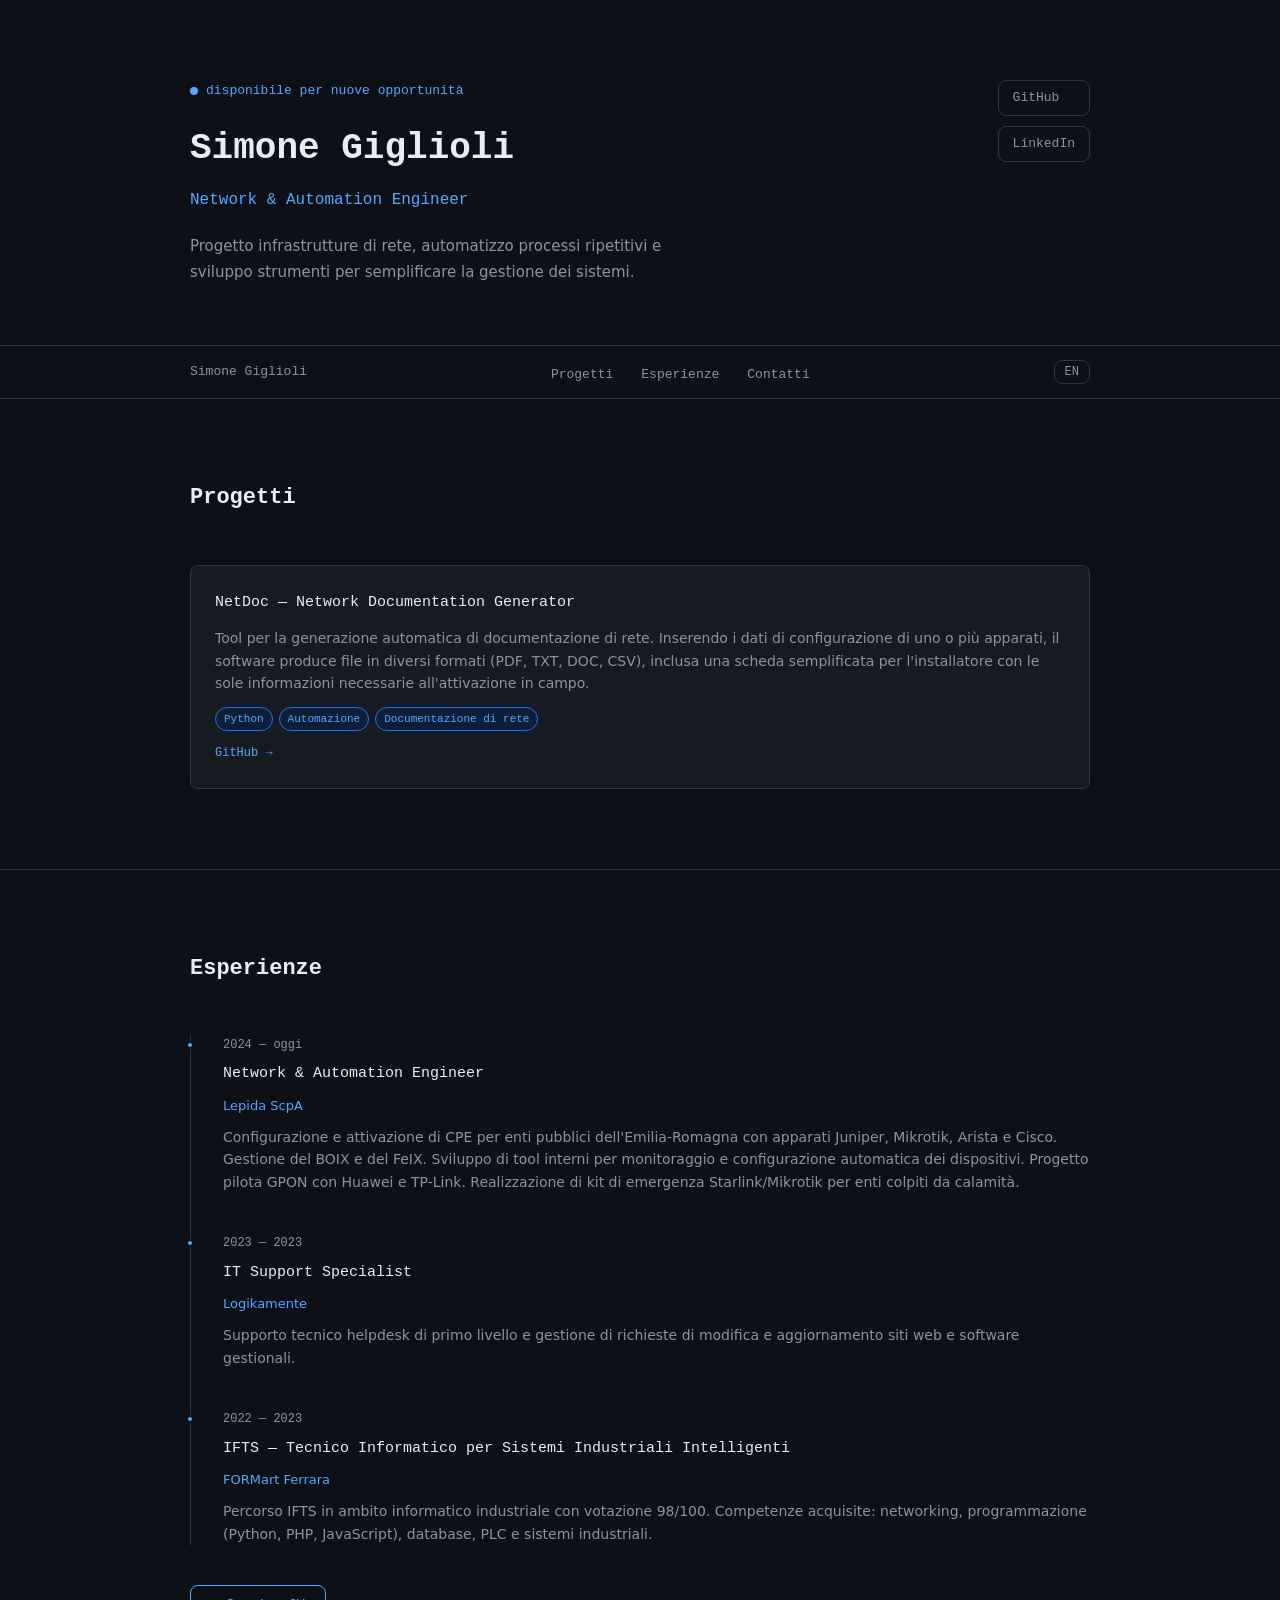
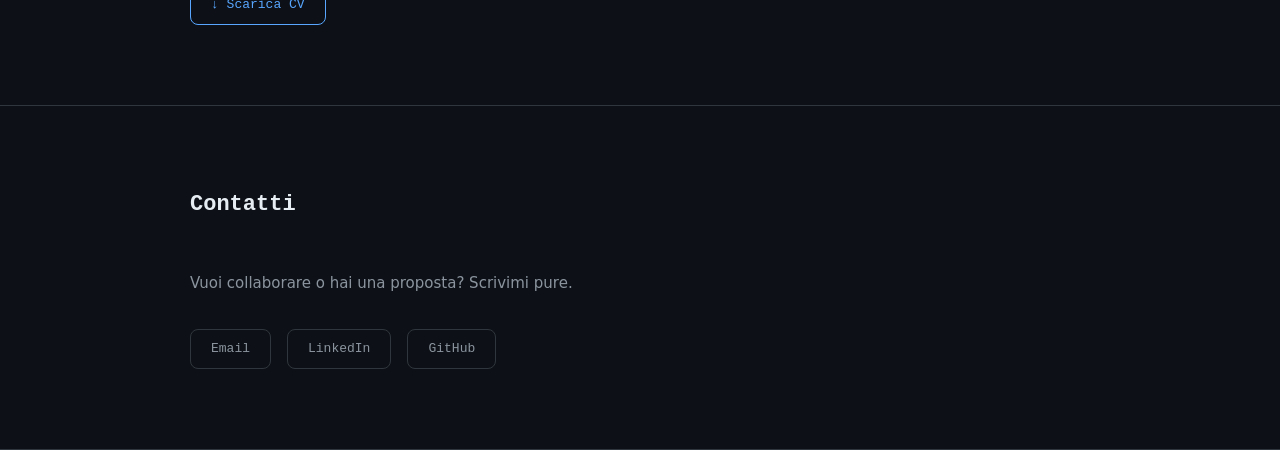
==== index.html @ 6bc537f9 "aggiunta og image per anteprima social" ====
<!DOCTYPE html>
<html lang="it">
<head>
  <meta charset="UTF-8">
  <meta name="viewport" content="width=device-width, initial-scale=1.0">
  <link rel="icon" type="image/png" href="assets/favicon.png">
  <title>Simone Giglioli — Network & Automation Engineer</title>
  <meta property="og:title" content="Simone Giglioli — Network & Automation Engineer">
  <meta property="og:description" content="Portfolio di Simone Giglioli: infrastrutture di rete, automazione e sviluppo di tool interni.">
  <meta property="og:url" content="https://SimoGgl.github.io">
  <meta property="og:type" content="website">
  <meta property="og:image" content="https://SimoGgl.github.io/assets/og-image.png">
  <link rel="stylesheet" href="css/style.css">
</head>
<body>

  <header id="hero">
    <div class="hero-container">

      <div class="hero-text">
        <p class="hero-available" data-i18n="available">disponibile per nuove opportunità</p>
        <h1 class="hero-name">Simone Giglioli</h1>
        <h2 class="hero-role" data-i18n="role">Network & Automation Engineer</h2>
        <p class="hero-bio" data-i18n="bio">
          Progetto infrastrutture di rete, automatizzo processi ripetitivi
          e sviluppo strumenti per semplificare la gestione dei sistemi.
        </p>
      </div>

      <div class="hero-links">
        <a href="https://github.com/SimoGgl" target="_blank">GitHub</a>
        <a href="https://www.linkedin.com/in/simone-giglioli" target="_blank">LinkedIn</a>
      </div>

    </div>
  </header>

  <nav id="navbar">
    <div class="nav-container">

      <span class="nav-name">Simone Giglioli</span>

      <ul class="nav-links">
        <li><a href="#progetti" data-i18n="nav_progetti">Progetti</a></li>
        <li><a href="#esperienze" data-i18n="nav_esperienze">Esperienze</a></li>
        <li><a href="#contatti" data-i18n="nav_contatti">Contatti</a></li>
      </ul>

      <button class="lang-toggle" id="lang-toggle">EN</button>

    </div>
  </nav>

  <main>
    <section id="progetti">
      <div class="section-container">

        <h2 class="section-title" data-i18n="progetti_titolo">Progetti</h2>

        <!--
          GRIGLIA PROGETTI
          Per aggiungere un progetto: copia un intero blocco <div class="project-card">
          e incollalo qui dentro come nuovo elemento della griglia.
        -->
        <div class="progetti-grid">

          <!--
            CARD PROGETTO
            - project-title: nome del progetto (non tradotto, uguale in IT e EN)
            - project-desc: descrizione breve — data-i18n="proj1_desc" è il gancio
              per la traduzione, ricordati di aggiungere la traduzione inglese
              nel file js/main.js nella sezione "translations"
            - project-tags: lista di tecnologie usate (non tradotte)
            - project-links: link al repo GitHub o a una demo
          -->
          <div class="project-card">
            <h3 class="project-title">NetDoc — Network Documentation Generator</h3>
            <p class="project-desc" data-i18n="proj1_desc">
              Tool per la generazione automatica di documentazione di rete.
              Inserendo i dati di configurazione di uno o più apparati,
              il software produce file in diversi formati (PDF, TXT, DOC, CSV),
              inclusa una scheda semplificata per l'installatore con le sole informazioni
              necessarie all'attivazione in campo.
            </p>
            <div class="project-tags">
              <span class="tag">Python</span>
              <span class="tag">Automazione</span>
              <span class="tag">Documentazione di rete</span>
            </div>
            <div class="project-links">
              <a href="https://github.com/SimoGgl/NetDoc" target="_blank">GitHub →</a>
            </div>
          </div>

        </div>
      </div>
    </section>

    <section id="esperienze">
  <div class="section-container">

    <h2 class="section-title" data-i18n="esperienze_titolo">Esperienze</h2>

    <!--
      TIMELINE ESPERIENZE
      Per aggiungere una voce: copia un intero blocco <div class="timeline-item">
      e incollalo qui dentro. L'ordine è cronologico inverso: il più recente in cima.
    -->
    <div class="timeline">

      <!--
        VOCE TIMELINE
        - timeline-date: periodo (non tradotto)
        - timeline-role: ruolo lavorativo (non tradotto)
        - timeline-company: nome azienda (non tradotto)
        - timeline-desc: descrizione attività — data-i18n è il gancio per la
          traduzione, ricordati di aggiungere la versione inglese in js/main.js
      -->
      <div class="timeline-item">
        <div class="timeline-date">2024 — oggi</div>
        <div class="timeline-content">
          <h3 class="timeline-role">Network & Automation Engineer</h3>
          <span class="timeline-company">Lepida ScpA</span>
          <p class="timeline-desc" data-i18n="exp1_desc">
            Configurazione e attivazione di CPE per enti pubblici dell'Emilia-Romagna
            con apparati Juniper, Mikrotik, Arista e Cisco. Gestione del BOIX e del FeIX.
            Sviluppo di tool interni per monitoraggio e configurazione automatica dei dispositivi.
            Progetto pilota GPON con Huawei e TP-Link.
            Realizzazione di kit di emergenza Starlink/Mikrotik per enti colpiti da calamità.
          </p>
        </div>
      </div>

      <div class="timeline-item">
        <div class="timeline-date">2023 — 2023</div>
        <div class="timeline-content">
          <h3 class="timeline-role">IT Support Specialist</h3>
          <span class="timeline-company">Logikamente</span>
          <p class="timeline-desc" data-i18n="exp2_desc">
            Supporto tecnico helpdesk di primo livello e
            gestione di richieste di modifica e aggiornamento
            siti web e software gestionali.
          </p>
        </div>
      </div>

      <!--
        FORMAZIONE
        Stessa struttura delle esperienze lavorative.
        Puoi usare il campo timeline-company per il nome dell'università o istituto.
      -->
      <div class="timeline-item">
        <div class="timeline-date">2022 — 2023</div>
        <div class="timeline-content">
          <h3 class="timeline-role">IFTS — Tecnico Informatico per Sistemi Industriali Intelligenti</h3>
          <span class="timeline-company">FORMart Ferrara</span>
          <p class="timeline-desc" data-i18n="exp3_desc">
            Percorso IFTS in ambito informatico industriale con votazione 98/100.
            Competenze acquisite: networking, programmazione (Python, PHP, JavaScript),
            database, PLC e sistemi industriali.
          </p>
        </div>
      </div>

    </div>

    <!--
      BOTTONE CV
      Punta al file assets/cv.pdf — ricordati di caricare il tuo CV in quella cartella.
      data-i18n="scarica_cv" traduce il testo del bottone.
    -->
    <a href="assets/cv-ita.pdf" target="_blank" class="cv-button" data-i18n="scarica_cv">
  ↓ Scarica CV
</a>

  </div>
</section>

    <section id="contatti">
  <div class="section-container">

    <h2 class="section-title" data-i18n="contatti_titolo">Contatti</h2>

    <!--
      TESTO INTRODUTTIVO
      data-i18n="contatti_desc" traduce il paragrafo in inglese.
    -->
    <p class="contatti-desc" data-i18n="contatti_desc">
      Vuoi collaborare o hai una proposta? Scrivimi pure.
    </p>

    <!--
      LINK CONTATTI
      - Sostituisci tuaemail@email.com con la tua email
      - Sostituisci i tuousername con i tuoi profili reali
      - Puoi aggiungere altri link copiando un <a class="contact-link">
    -->
    <div class="contatti-links">
      <a href="mailto:simone.giglioli97@gmail.com" class="contact-link">
        Email
      </a>
      <a href="https://linkedin.com/in/simone-giglioli" target="_blank" class="contact-link">
        LinkedIn
      </a>
      <a href="https://github.com/SimoGgl" target="_blank" class="contact-link">
        GitHub
      </a>
    </div>

  </div>
</section>
  </main>

  <script src="js/main.js"></script>
</body>
</html>
---- css/style.css ----
/* ================================================
   RESET & VARIABILI GLOBALI
   Azzera gli stili di default del browser e definisce
   i colori e font usati in tutto il sito.
   Per cambiare il colore accent basta modificare --accent.
   ================================================ */

*, *::before, *::after {
  box-sizing: border-box;
  margin: 0;
  padding: 0;
}

:root {
  --bg:         #0d1117;
  --surface:    #161b22;
  --border:     #30363d;
  --text:       #e6edf3;
  --text-muted: #8b949e;
  --accent:     #58a6ff;

  --font-mono: 'Courier New', Courier, monospace;
  --font-sans: system-ui, -apple-system, sans-serif;

  --max-width: 900px;
  --radius: 8px;
}

html {
  /* scroll fluido quando si clicca un link della navbar */
  scroll-behavior: smooth;
}

body {
  background-color: var(--bg);
  color: var(--text);
  font-family: var(--font-sans);
  font-size: 16px;
  line-height: 1.7;
}

a {
  color: var(--accent);
  text-decoration: none;
}

a:hover {
  text-decoration: underline;
}

/* ================================================
   HERO
   La prima sezione che si vede aprendo il sito.
   hero-container centra il contenuto e separa
   testo e link su due lati opposti.
   ================================================ */

#hero {
  padding: 80px 24px 60px;
  border-bottom: 0.5px solid var(--border);
}

.hero-container {
  max-width: var(--max-width);
  margin: 0 auto;
  display: flex;
  justify-content: space-between;
  align-items: flex-start;
  gap: 40px;
}

.hero-available {
  /* pallino blu animato prima del testo */
  display: flex;
  align-items: center;
  gap: 8px;
  font-size: 13px;
  color: var(--accent);
  margin-bottom: 16px;
  font-family: var(--font-mono);
}

.hero-available::before {
  content: '';
  display: inline-block;
  width: 8px;
  height: 8px;
  border-radius: 50%;
  background: var(--accent);
}

.hero-name {
  font-family: var(--font-mono);
  font-size: 36px;
  font-weight: 600;
  color: var(--text);
  margin-bottom: 8px;
}

.hero-role {
  font-family: var(--font-mono);
  font-size: 16px;
  font-weight: 400;
  color: var(--accent);
  margin-bottom: 20px;
}

.hero-bio {
  font-family: var(--font-sans);
  font-size: 15px;
  color: var(--text-muted);
  max-width: 480px;
}

.hero-links {
  display: flex;
  flex-direction: column;
  gap: 10px;
  flex-shrink: 0;
}

.hero-links a {
  font-family: var(--font-mono);
  font-size: 13px;
  color: var(--text-muted);
  border: 0.5px solid var(--border);
  padding: 6px 14px;
  border-radius: var(--radius);
  transition: color 0.2s, border-color 0.2s;
}

.hero-links a:hover {
  color: var(--accent);
  border-color: var(--accent);
  text-decoration: none;
}

/* ================================================
   NAVBAR
   Barra di navigazione fissa in cima alla pagina.
   Rimane visibile mentre si scrolla grazie a
   position: sticky e top: 0.
   nav-container allinea nome, link e bottone lingua
   su una sola riga.
   ================================================ */

#navbar {
  position: sticky;
  top: 0;
  background-color: var(--bg);
  border-bottom: 0.5px solid var(--border);
  padding: 0 24px;
  z-index: 100;
}

.nav-container {
  max-width: var(--max-width);
  margin: 0 auto;
  display: flex;
  align-items: center;
  justify-content: space-between;
  height: 52px;
}

.nav-name {
  font-family: var(--font-mono);
  font-size: 13px;
  color: var(--text-muted);
}

.nav-links {
  display: flex;
  gap: 28px;
  list-style: none;
}

.nav-links a {
  font-family: var(--font-mono);
  font-size: 13px;
  color: var(--text-muted);
  transition: color 0.2s;
}

.nav-links a:hover {
  color: var(--accent);
  text-decoration: none;
}

/* ------------------------------------------------
   BOTTONE CAMBIO LINGUA
   Mostra EN quando si è in italiano e viceversa.
   Lo stile è volutamente minimal per non distrarre.
   ------------------------------------------------ */

.lang-toggle {
  font-family: var(--font-mono);
  font-size: 12px;
  color: var(--text-muted);
  background: transparent;
  border: 0.5px solid var(--border);
  padding: 4px 10px;
  border-radius: var(--radius);
  cursor: pointer;
  transition: color 0.2s, border-color 0.2s;
}

.lang-toggle:hover {
  color: var(--accent);
  border-color: var(--accent);
}

/* ================================================
   SEZIONI GENERALI
   Stile comune a tutte le sezioni (progetti,
   esperienze, contatti). section-container limita
   la larghezza e centra il contenuto.
   ================================================ */

section {
  padding: 80px 24px;
  border-bottom: 0.5px solid var(--border);
}

.section-container {
  max-width: var(--max-width);
  margin: 0 auto;
}

.section-title {
  font-family: var(--font-mono);
  font-size: 22px;
  font-weight: 600;
  color: var(--text);
  margin-bottom: 48px;
}

/* ================================================
   PROGETTI
   Griglia a due colonne che si adatta allo spazio.
   Ogni card ha bordo sottile e sfondo leggermente
   più chiaro rispetto allo sfondo della pagina.
   ================================================ */

.progetti-grid {
  display: grid;
  grid-template-columns: repeat(auto-fit, minmax(260px, 1fr));
  gap: 16px;
}

.project-card {
  background: var(--surface);
  border: 0.5px solid var(--border);
  border-radius: var(--radius);
  padding: 24px;
  display: flex;
  flex-direction: column;
  gap: 12px;
  transition: border-color 0.2s;
}

.project-card:hover {
  border-color: var(--accent);
}

.project-title {
  font-family: var(--font-mono);
  font-size: 15px;
  font-weight: 500;
  color: var(--text);
}

.project-desc {
  font-size: 14px;
  color: var(--text-muted);
  line-height: 1.6;
  flex: 1;
}

/* ------------------------------------------------
   TAG TECNOLOGIE
   Piccole pillole con bordo accent per indicare
   le tecnologie usate in ogni progetto.
   ------------------------------------------------ */

.project-tags {
  display: flex;
  flex-wrap: wrap;
  gap: 6px;
}

.tag {
  font-family: var(--font-mono);
  font-size: 11px;
  color: var(--accent);
  background: #0d1f38;
  border: 0.5px solid #1f6feb;
  padding: 2px 8px;
  border-radius: 999px;
}

.project-links {
  display: flex;
  gap: 12px;
}

.project-links a {
  font-family: var(--font-mono);
  font-size: 12px;
  color: var(--accent);
}

/* ================================================
   ESPERIENZE — TIMELINE
   Lista verticale con una linea che collega
   le voci. Ogni voce ha un pallino sulla linea
   e il contenuto a destra.
   ================================================ */

.timeline {
  display: flex;
  flex-direction: column;
  gap: 0;
  margin-bottom: 40px;
  /* la linea verticale è un bordo sinistro sul contenitore */
  border-left: 0.5px solid var(--border);
  padding-left: 32px;
}

.timeline-item {
  position: relative;
  padding-bottom: 40px;
}

.timeline-item:last-child {
  padding-bottom: 0;
}

/* ------------------------------------------------
   PALLINO SULLA LINEA
   Posizionato in assoluto a sinistra della timeline,
   sovrapposto alla linea verticale.
   ------------------------------------------------ */

.timeline-item::before {
  content: '';
  position: absolute;
  left: -37px;
  top: 6px;
  width: 8px;
  height: 8px;
  border-radius: 50%;
  background: var(--accent);
  border: 2px solid var(--bg);
}

.timeline-date {
  font-family: var(--font-mono);
  font-size: 12px;
  color: var(--text-muted);
  margin-bottom: 6px;
}

.timeline-role {
  font-family: var(--font-mono);
  font-size: 15px;
  font-weight: 500;
  color: var(--text);
  margin-bottom: 4px;
}

.timeline-company {
  font-family: var(--font-sans);
  font-size: 13px;
  color: var(--accent);
}

.timeline-desc {
  font-size: 14px;
  color: var(--text-muted);
  line-height: 1.6;
  margin-top: 8px;
}

/* ------------------------------------------------
   BOTTONE SCARICA CV
   Stile outline con accent color, simile ai
   bottoni della navbar e dell'hero.
   ------------------------------------------------ */

.cv-button {
  display: inline-block;
  font-family: var(--font-mono);
  font-size: 13px;
  color: var(--accent);
  border: 0.5px solid var(--accent);
  padding: 8px 20px;
  border-radius: var(--radius);
  transition: background 0.2s;
}

.cv-button:hover {
  background: #0d1f38;
  text-decoration: none;
}

/* ================================================
   CONTATTI
   Sezione finale con testo introduttivo e link
   disposti in fila. Niente form — solo link diretti
   per mantenere il sito semplice e senza backend.
   ================================================ */

.contatti-desc {
  font-size: 15px;
  color: var(--text-muted);
  margin-bottom: 32px;
}

.contatti-links {
  display: flex;
  gap: 16px;
  flex-wrap: wrap;
}

.contact-link {
  font-family: var(--font-mono);
  font-size: 13px;
  color: var(--text-muted);
  border: 0.5px solid var(--border);
  padding: 8px 20px;
  border-radius: var(--radius);
  transition: color 0.2s, border-color 0.2s;
}

.contact-link:hover {
  color: var(--accent);
  border-color: var(--accent);
  text-decoration: none;
}

/* ================================================
   RESPONSIVE — MOBILE
   Sotto i 600px il layout si adatta:
   - L'hero impila testo e link verticalmente
   - La navbar nasconde i link (rimane solo il nome
     e il bottone lingua)
   ================================================ */

@media (max-width: 600px) {
  .hero-container {
    flex-direction: column;
  }

  .hero-name {
    font-size: 26px;
  }

  .nav-links {
    display: none;
  }

  .timeline {
    padding-left: 20px;
  }

  .timeline-item::before {
    left: -25px;
  }
}
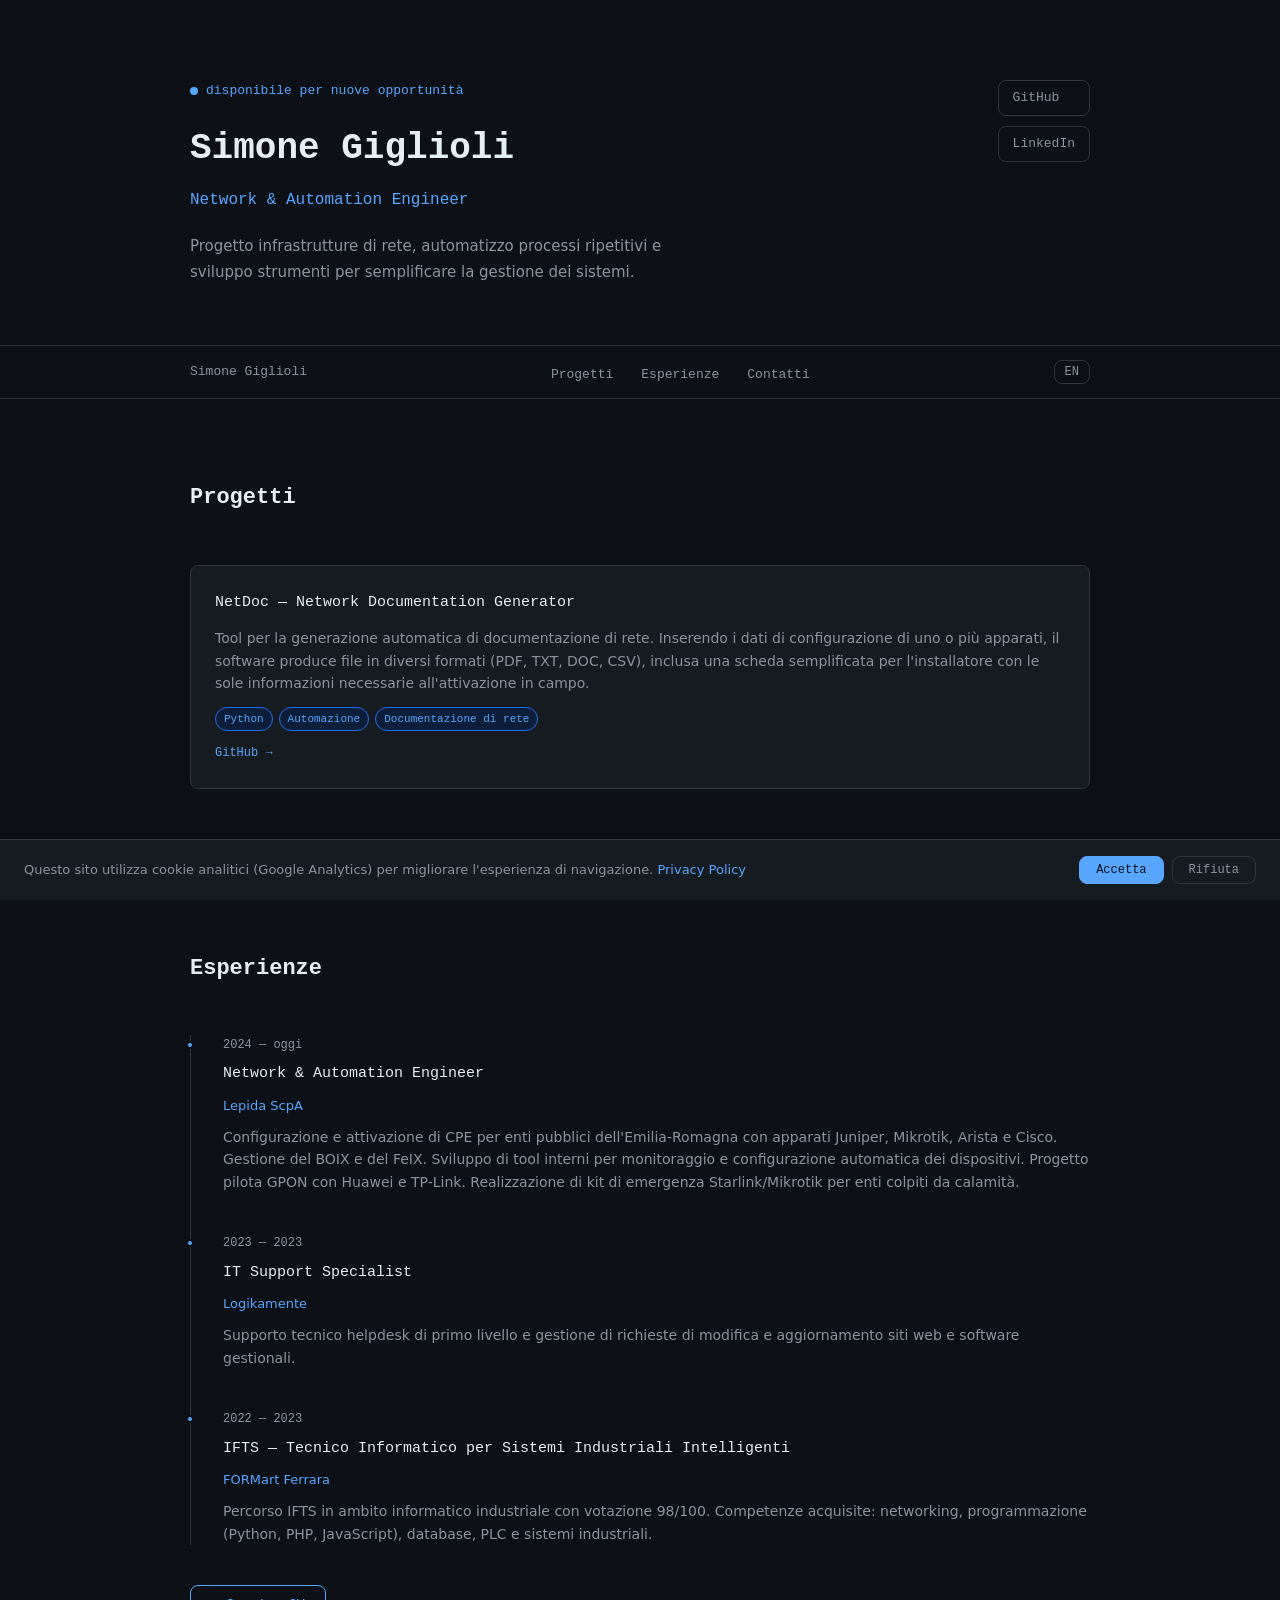
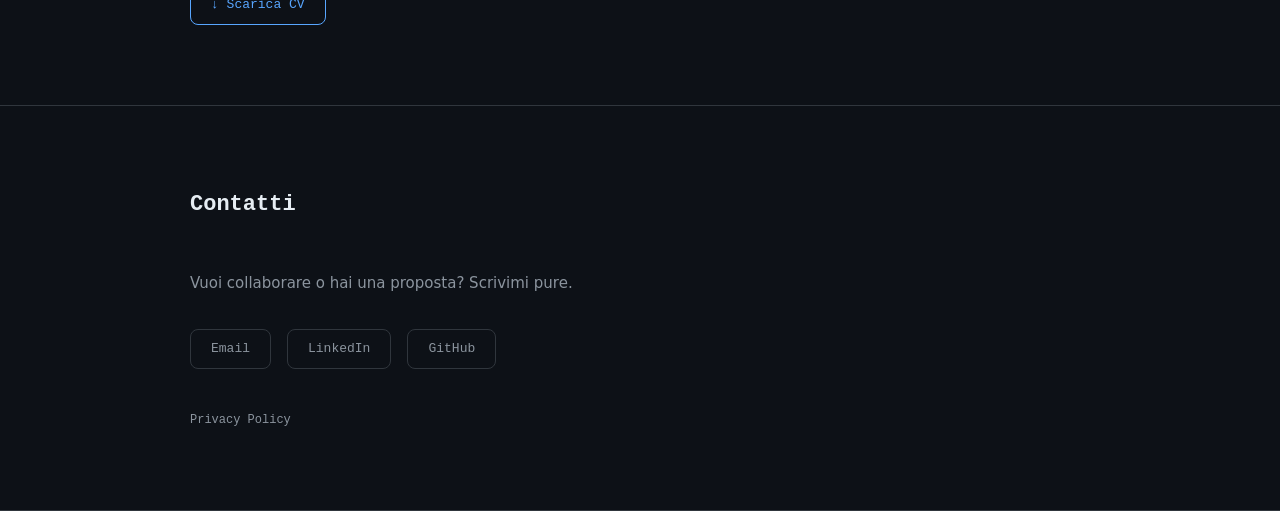
==== commit 88bdbd3c: "aggiunto cookie banner e privacy policy" ====
--- a/index.html
+++ b/index.html
@@ -2,11 +2,19 @@
 <html lang="it">
 <head>
   <meta charset="UTF-8">
+  <!-- Google tag (gtag.js) -->
+  <script async src="https://www.googletagmanager.com/gtag/js?id=G-RY75F7K9XG"></script>
+  <script>
+    window.dataLayer = window.dataLayer || [];
+    function gtag(){dataLayer.push(arguments);}
+    gtag('js', new Date());
+    gtag('config', 'G-RY75F7K9XG');
+  </script>
   <meta name="viewport" content="width=device-width, initial-scale=1.0">
   <link rel="icon" type="image/png" href="assets/favicon.png">
   <title>Simone Giglioli — Network & Automation Engineer</title>
   <meta property="og:title" content="Simone Giglioli — Network & Automation Engineer">
-  <meta property="og:description" content="Portfolio di Simone Giglioli: infrastrutture di rete, automazione e sviluppo di tool interni.">
+  <meta property="og:description" content="Portfolio di Simone Giglioli, Network & Automation Engineer. Progetto infrastrutture di rete, automatizzo processi e sviluppo tool interni per la gestione dei sistemi.">
   <meta property="og:url" content="https://SimoGgl.github.io">
   <meta property="og:type" content="website">
   <meta property="og:image" content="https://SimoGgl.github.io/assets/og-image.png">
@@ -207,10 +215,29 @@
       </a>
     </div>
 
+    <div class="privacy-link">
+      <a href="privacy.html">Privacy Policy</a>
+    </div>
+
   </div>
 </section>
   </main>
 
   <script src="js/main.js"></script>
+  
+  <!-- ================================================
+       COOKIE BANNER
+       Appare al primo accesso e chiede il consenso
+       per Google Analytics. Se l'utente rifiuta,
+       Analytics non viene attivato.
+       ================================================ -->
+  <div id="cookie-banner">
+    <p>Questo sito utilizza cookie analitici (Google Analytics) per migliorare l'esperienza di navigazione. <a href="privacy.html">Privacy Policy</a></p>
+    <div class="cookie-buttons">
+      <button id="cookie-accept">Accetta</button>
+      <button id="cookie-reject">Rifiuta</button>
+    </div>
+  </div>
+  
 </body>
 </html>
--- a/css/style.css
+++ b/css/style.css
@@ -466,4 +466,104 @@
   .timeline-item::before {
     left: -25px;
   }
+}
+
+/* ================================================
+   PRIVACY POLICY
+   Stile per la pagina della privacy policy.
+   ================================================ */
+
+.privacy-content h3 {
+  font-family: var(--font-mono);
+  font-size: 15px;
+  font-weight: 500;
+  color: var(--text);
+  margin: 32px 0 8px;
+}
+
+.privacy-content p {
+  font-size: 14px;
+  color: var(--text-muted);
+  line-height: 1.8;
+}
+
+.privacy-link {
+  margin-top: 40px;
+  font-size: 12px;
+}
+
+.privacy-link a {
+  color: var(--text-muted);
+  font-family: var(--font-mono);
+}
+
+.privacy-link a:hover {
+  color: var(--accent);
+}
+
+/* ================================================
+   COOKIE BANNER
+   Barra fissa in basso che appare al primo accesso.
+   Scompare dopo che l'utente ha fatto la sua scelta
+   e non riappare nelle visite successive grazie
+   al localStorage.
+   ================================================ */
+
+#cookie-banner {
+  position: fixed;
+  bottom: 0;
+  left: 0;
+  right: 0;
+  background: var(--surface);
+  border-top: 0.5px solid var(--border);
+  padding: 16px 24px;
+  display: flex;
+  align-items: center;
+  justify-content: space-between;
+  gap: 16px;
+  z-index: 999;
+  flex-wrap: wrap;
+}
+
+#cookie-banner p {
+  font-size: 13px;
+  color: var(--text-muted);
+  margin: 0;
+}
+
+#cookie-banner a {
+  color: var(--accent);
+}
+
+.cookie-buttons {
+  display: flex;
+  gap: 8px;
+  flex-shrink: 0;
+}
+
+#cookie-accept {
+  font-family: var(--font-mono);
+  font-size: 12px;
+  padding: 6px 16px;
+  border-radius: var(--radius);
+  border: 0.5px solid var(--accent);
+  background: var(--accent);
+  color: var(--bg);
+  cursor: pointer;
+}
+
+#cookie-reject {
+  font-family: var(--font-mono);
+  font-size: 12px;
+  padding: 6px 16px;
+  border-radius: var(--radius);
+  border: 0.5px solid var(--border);
+  background: transparent;
+  color: var(--text-muted);
+  cursor: pointer;
+}
+
+#cookie-reject:hover {
+  border-color: var(--accent);
+  color: var(--accent);
 }
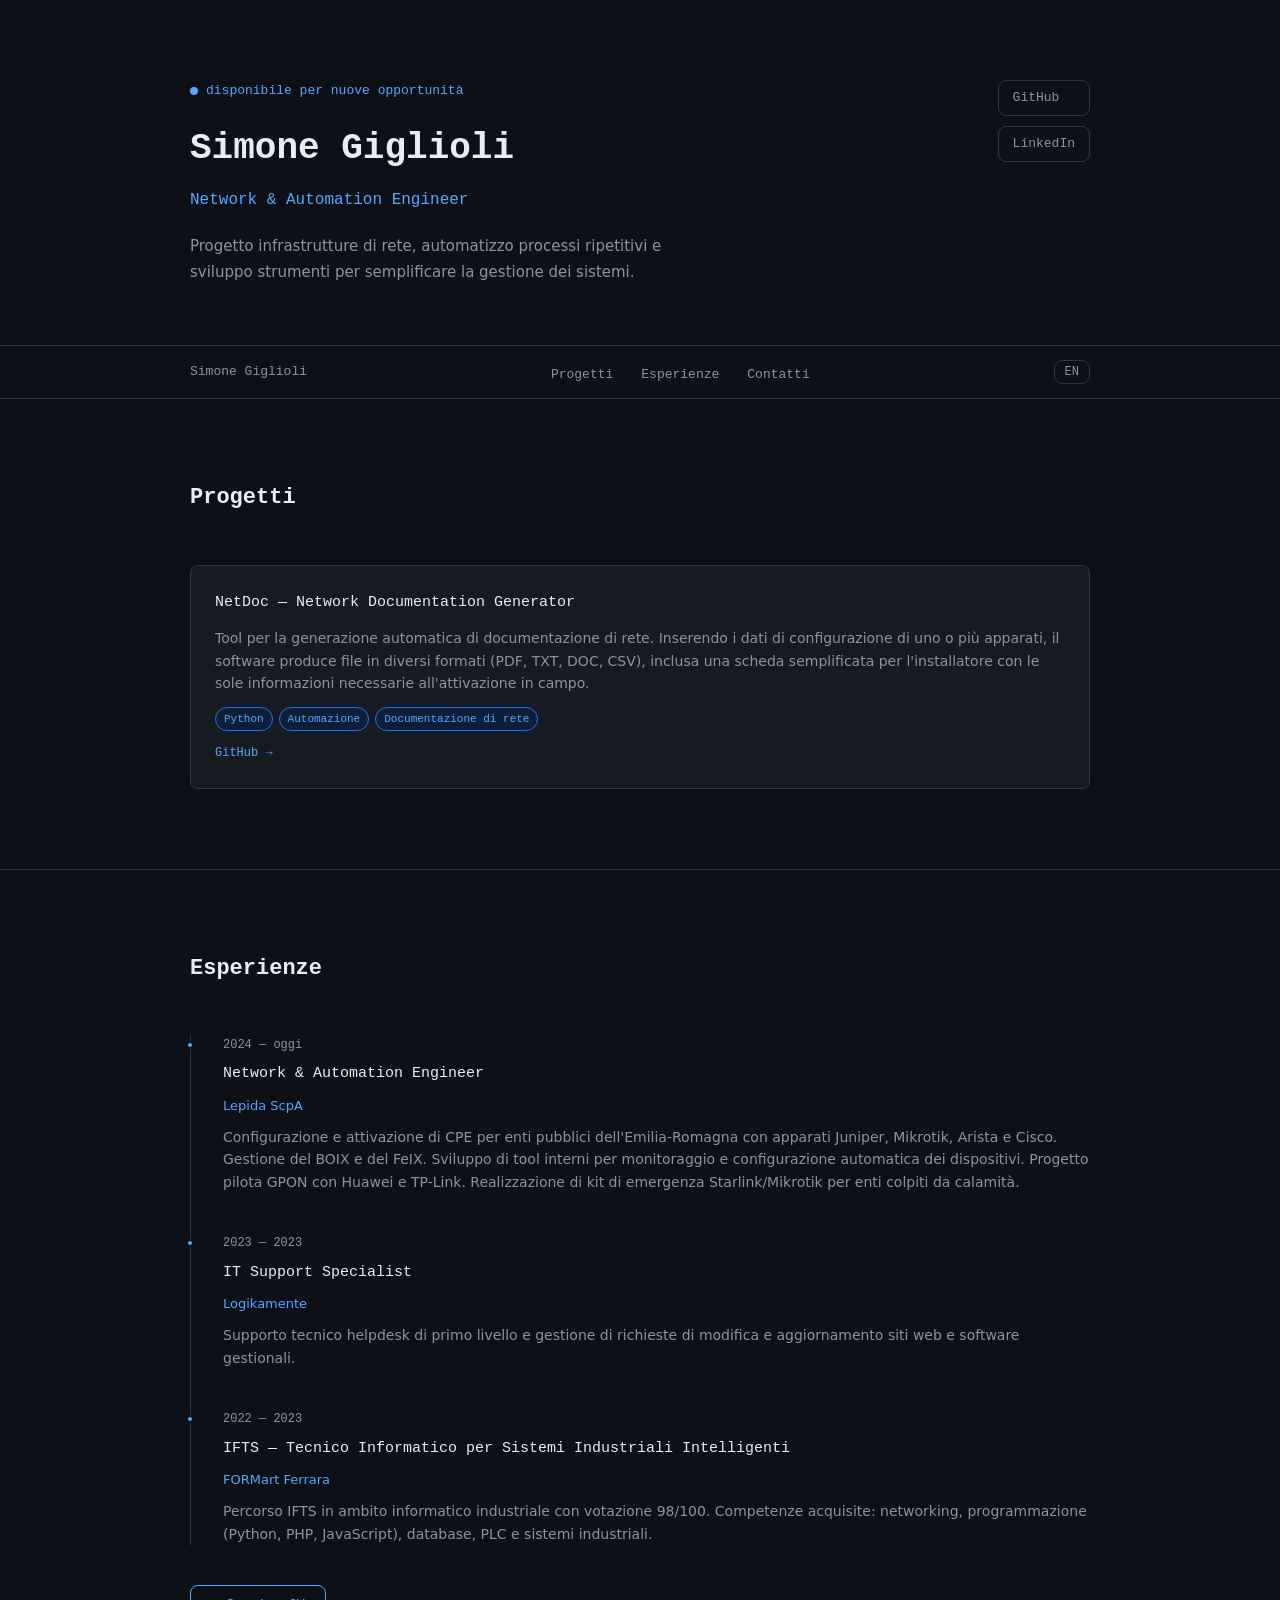
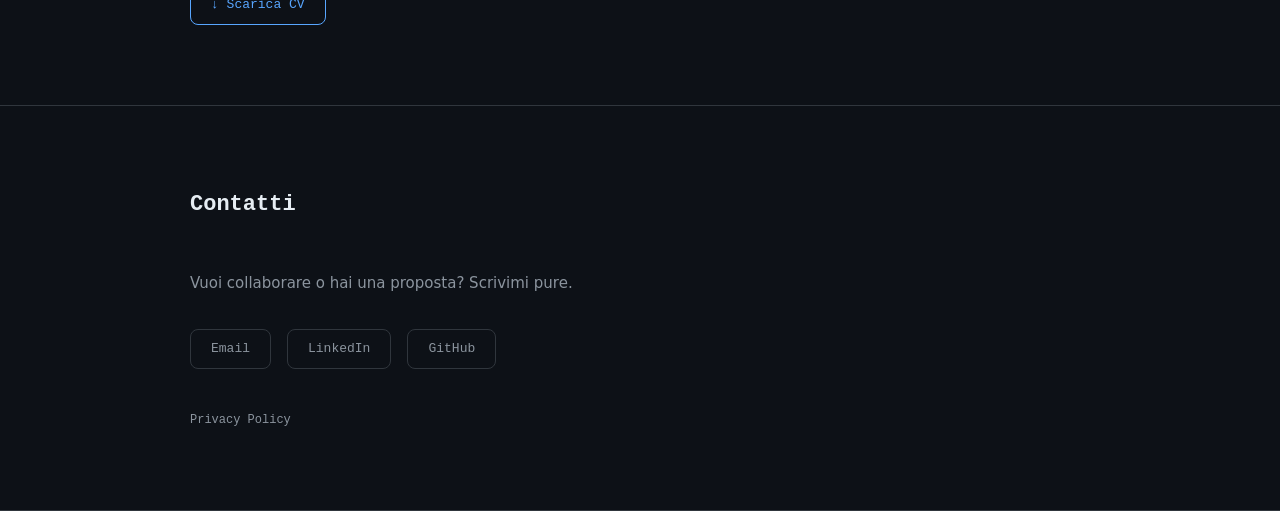
==== commit d06de873: "rimosso Google Analytics e cookie banner" ====
--- a/index.html
+++ b/index.html
@@ -2,14 +2,6 @@
 <html lang="it">
 <head>
   <meta charset="UTF-8">
-  <!-- Google tag (gtag.js) -->
-  <script async src="https://www.googletagmanager.com/gtag/js?id=G-RY75F7K9XG"></script>
-  <script>
-    window.dataLayer = window.dataLayer || [];
-    function gtag(){dataLayer.push(arguments);}
-    gtag('js', new Date());
-    gtag('config', 'G-RY75F7K9XG');
-  </script>
   <meta name="viewport" content="width=device-width, initial-scale=1.0">
   <link rel="icon" type="image/png" href="assets/favicon.png">
   <title>Simone Giglioli — Network & Automation Engineer</title>
@@ -225,19 +217,6 @@
 
   <script src="js/main.js"></script>
   
-  <!-- ================================================
-       COOKIE BANNER
-       Appare al primo accesso e chiede il consenso
-       per Google Analytics. Se l'utente rifiuta,
-       Analytics non viene attivato.
-       ================================================ -->
-  <div id="cookie-banner">
-    <p>Questo sito utilizza cookie analitici (Google Analytics) per migliorare l'esperienza di navigazione. <a href="privacy.html">Privacy Policy</a></p>
-    <div class="cookie-buttons">
-      <button id="cookie-accept">Accetta</button>
-      <button id="cookie-reject">Rifiuta</button>
-    </div>
-  </div>
-  
+
 </body>
 </html>
--- a/css/style.css
+++ b/css/style.css
@@ -500,70 +500,3 @@
 .privacy-link a:hover {
   color: var(--accent);
 }
-
-/* ================================================
-   COOKIE BANNER
-   Barra fissa in basso che appare al primo accesso.
-   Scompare dopo che l'utente ha fatto la sua scelta
-   e non riappare nelle visite successive grazie
-   al localStorage.
-   ================================================ */
-
-#cookie-banner {
-  position: fixed;
-  bottom: 0;
-  left: 0;
-  right: 0;
-  background: var(--surface);
-  border-top: 0.5px solid var(--border);
-  padding: 16px 24px;
-  display: flex;
-  align-items: center;
-  justify-content: space-between;
-  gap: 16px;
-  z-index: 999;
-  flex-wrap: wrap;
-}
-
-#cookie-banner p {
-  font-size: 13px;
-  color: var(--text-muted);
-  margin: 0;
-}
-
-#cookie-banner a {
-  color: var(--accent);
-}
-
-.cookie-buttons {
-  display: flex;
-  gap: 8px;
-  flex-shrink: 0;
-}
-
-#cookie-accept {
-  font-family: var(--font-mono);
-  font-size: 12px;
-  padding: 6px 16px;
-  border-radius: var(--radius);
-  border: 0.5px solid var(--accent);
-  background: var(--accent);
-  color: var(--bg);
-  cursor: pointer;
-}
-
-#cookie-reject {
-  font-family: var(--font-mono);
-  font-size: 12px;
-  padding: 6px 16px;
-  border-radius: var(--radius);
-  border: 0.5px solid var(--border);
-  background: transparent;
-  color: var(--text-muted);
-  cursor: pointer;
-}
-
-#cookie-reject:hover {
-  border-color: var(--accent);
-  color: var(--accent);
-}
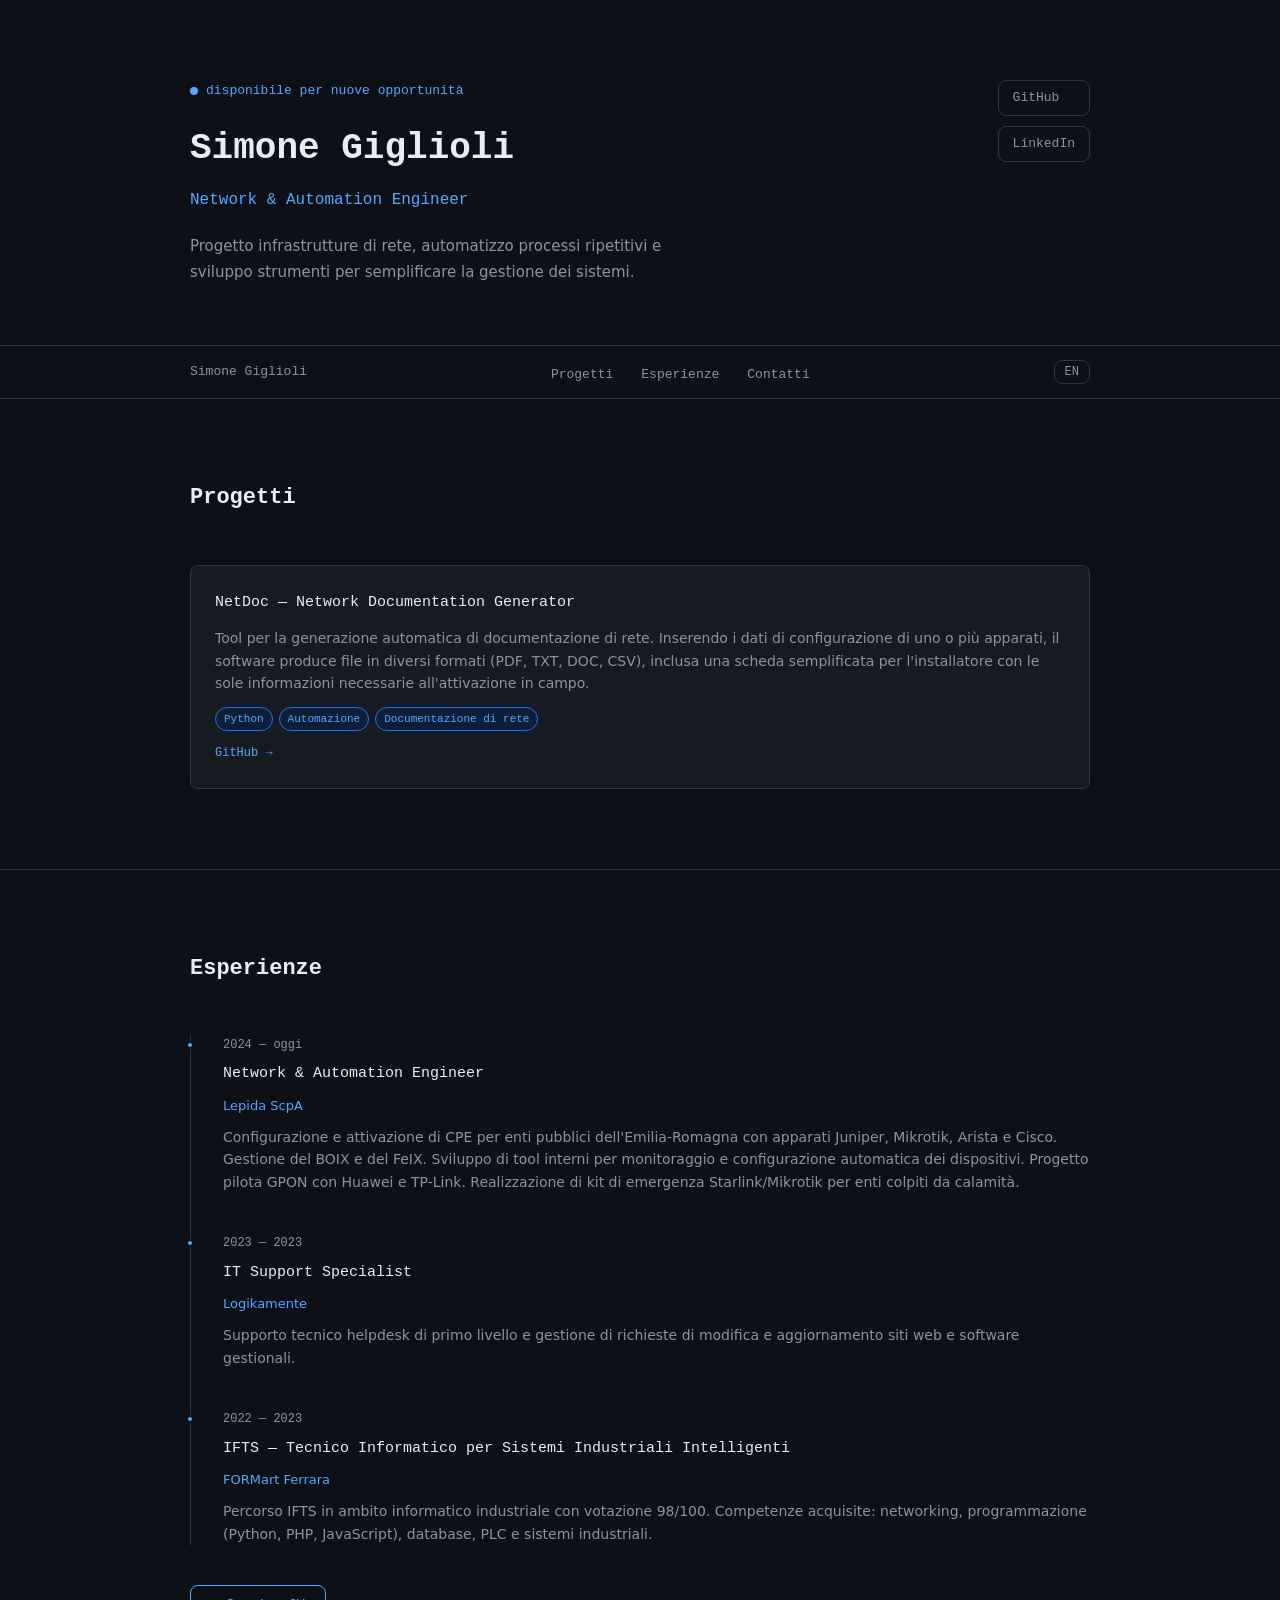
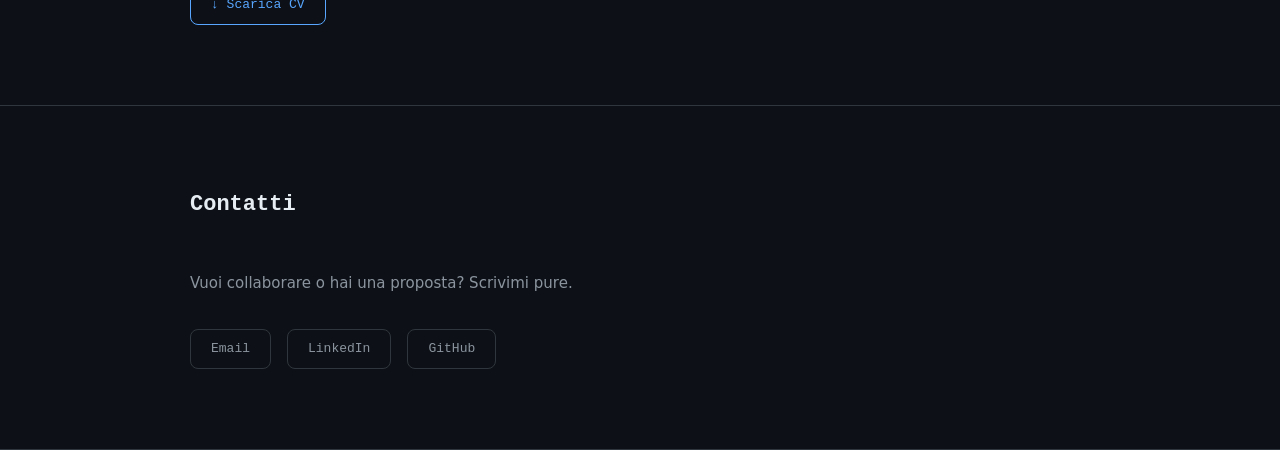
==== commit c63f70dc: "rimosso Google Analytics e cookie banner" ====
--- a/index.html
+++ b/index.html
@@ -207,10 +207,6 @@
       </a>
     </div>
 
-    <div class="privacy-link">
-      <a href="privacy.html">Privacy Policy</a>
-    </div>
-
   </div>
 </section>
   </main>
--- a/css/style.css
+++ b/css/style.css
@@ -468,35 +468,3 @@
   }
 }
 
-/* ================================================
-   PRIVACY POLICY
-   Stile per la pagina della privacy policy.
-   ================================================ */
-
-.privacy-content h3 {
-  font-family: var(--font-mono);
-  font-size: 15px;
-  font-weight: 500;
-  color: var(--text);
-  margin: 32px 0 8px;
-}
-
-.privacy-content p {
-  font-size: 14px;
-  color: var(--text-muted);
-  line-height: 1.8;
-}
-
-.privacy-link {
-  margin-top: 40px;
-  font-size: 12px;
-}
-
-.privacy-link a {
-  color: var(--text-muted);
-  font-family: var(--font-mono);
-}
-
-.privacy-link a:hover {
-  color: var(--accent);
-}
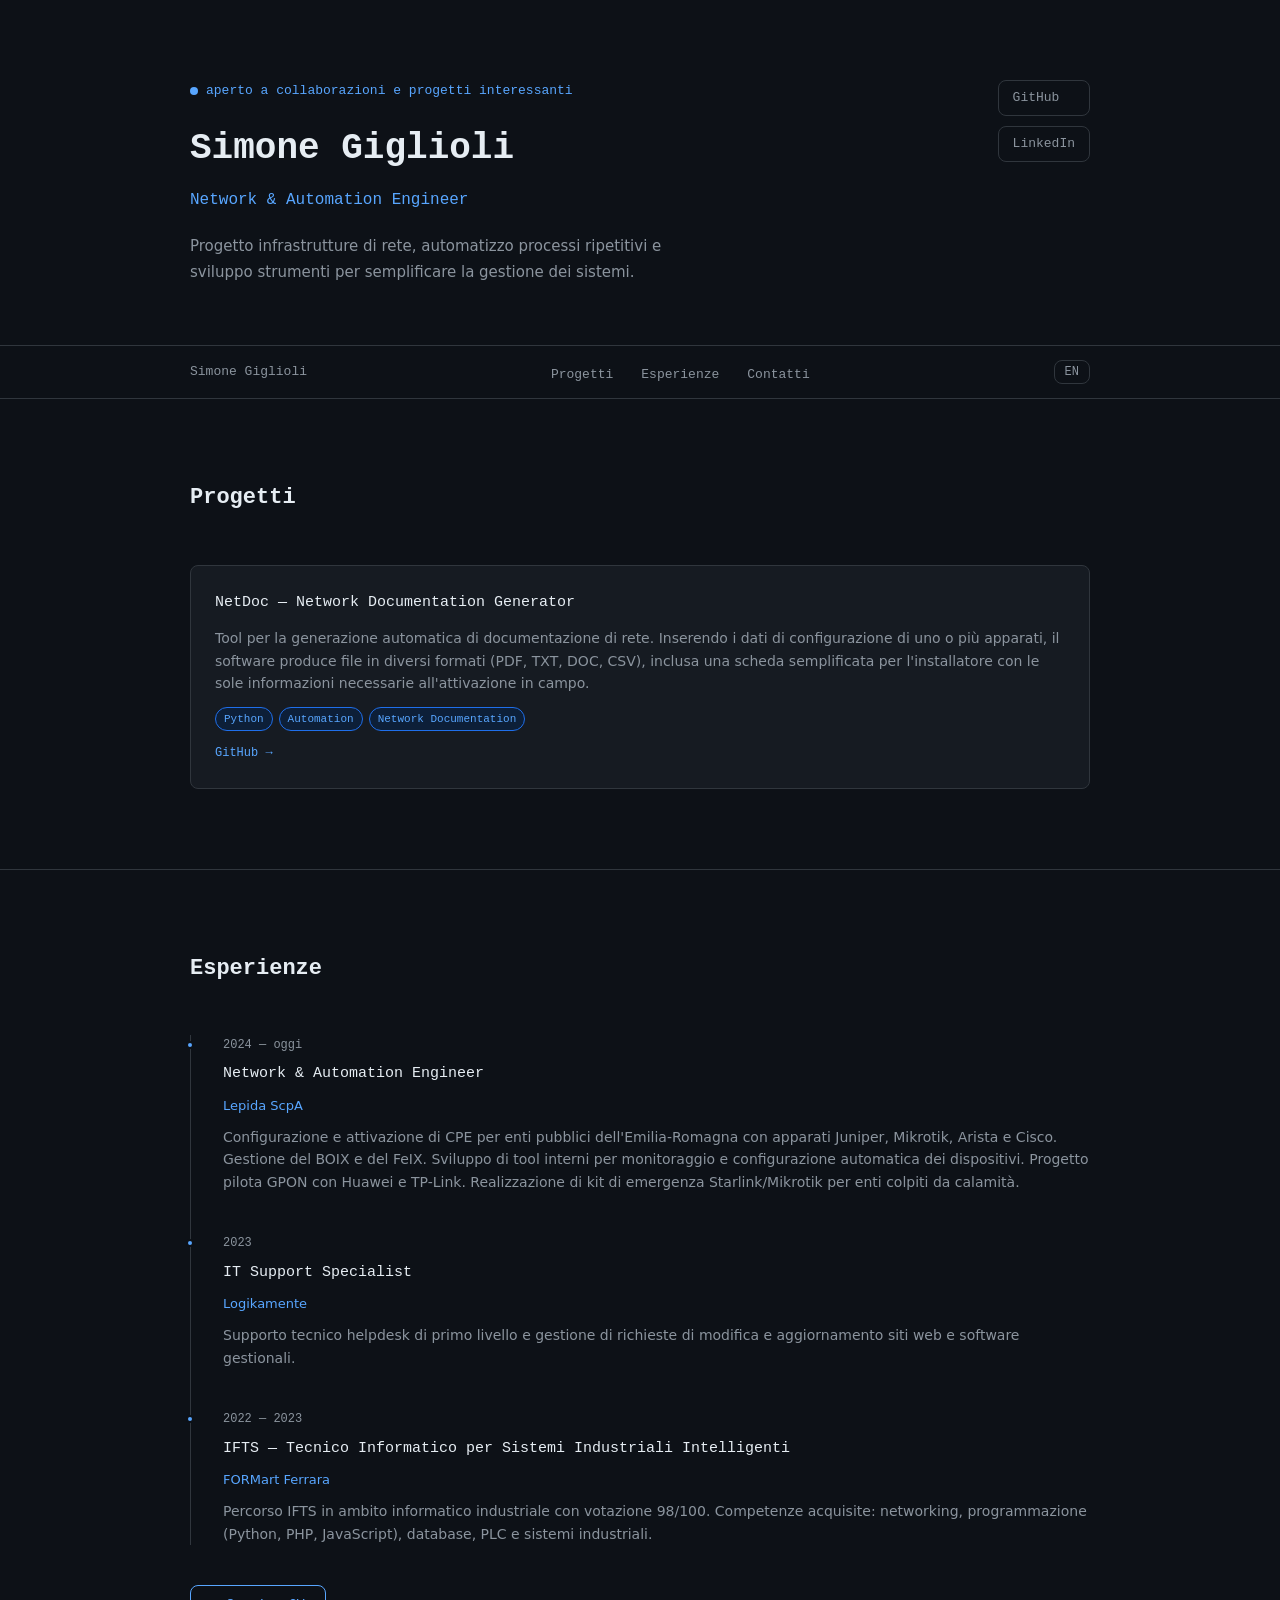
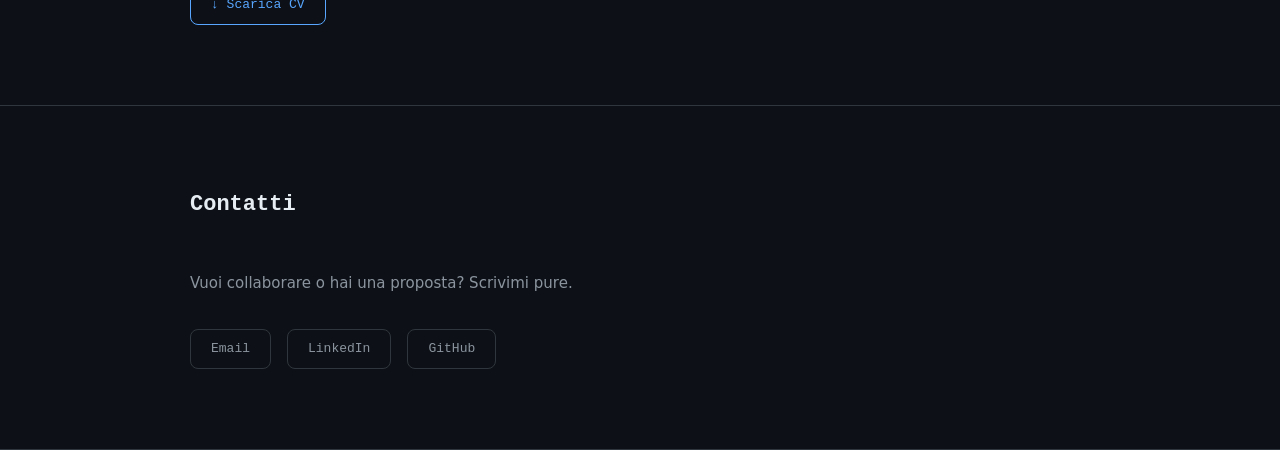
==== commit a41ea9e7: "correzione lingua, implementazione traduzione esperienze, cambio stato" ====
--- a/index.html
+++ b/index.html
@@ -18,7 +18,7 @@
     <div class="hero-container">
 
       <div class="hero-text">
-        <p class="hero-available" data-i18n="available">disponibile per nuove opportunità</p>
+        <p class="hero-available" data-i18n="available">aperto a collaborazioni e progetti interessanti</p>
         <h1 class="hero-name">Simone Giglioli</h1>
         <h2 class="hero-role" data-i18n="role">Network & Automation Engineer</h2>
         <p class="hero-bio" data-i18n="bio">
@@ -84,8 +84,8 @@
             </p>
             <div class="project-tags">
               <span class="tag">Python</span>
-              <span class="tag">Automazione</span>
-              <span class="tag">Documentazione di rete</span>
+              <span class="tag">Automation </span>
+              <span class="tag">Network Documentation</span>
             </div>
             <div class="project-links">
               <a href="https://github.com/SimoGgl/NetDoc" target="_blank">GitHub →</a>
@@ -114,12 +114,12 @@
         - timeline-role: ruolo lavorativo (non tradotto)
         - timeline-company: nome azienda (non tradotto)
         - timeline-desc: descrizione attività — data-i18n è il gancio per la
-          traduzione, ricordati di aggiungere la versione inglese in js/main.js
+          traduzione, aggiungere la versione inglese in js/main.js
       -->
       <div class="timeline-item">
-        <div class="timeline-date">2024 — oggi</div>
+        <div class="timeline-date" data-i18n="exp1_date">2024 — oggi</div>
         <div class="timeline-content">
-          <h3 class="timeline-role">Network & Automation Engineer</h3>
+          <h3 class="timeline-role" data-i18n="exp1_role">Network & Automation Engineer</h3>
           <span class="timeline-company">Lepida ScpA</span>
           <p class="timeline-desc" data-i18n="exp1_desc">
             Configurazione e attivazione di CPE per enti pubblici dell'Emilia-Romagna
@@ -132,11 +132,11 @@
       </div>
 
       <div class="timeline-item">
-        <div class="timeline-date">2023 — 2023</div>
+        <div class="timeline-date" data-i18n="exp2_date">2023</div>
         <div class="timeline-content">
-          <h3 class="timeline-role">IT Support Specialist</h3>
+          <h3 class="timeline-role" data-i18n="exp2_role">IT Support Specialist</h3>
           <span class="timeline-company">Logikamente</span>
-          <p class="timeline-desc" data-i18n="exp2_desc">
+          <p class="timeline-desc" data-i18n="exp2_desc"> 
             Supporto tecnico helpdesk di primo livello e
             gestione di richieste di modifica e aggiornamento
             siti web e software gestionali.
@@ -150,9 +150,9 @@
         Puoi usare il campo timeline-company per il nome dell'università o istituto.
       -->
       <div class="timeline-item">
-        <div class="timeline-date">2022 — 2023</div>
+        <div class="timeline-date" data-i18n="exp3_date">2022 — 2023</div>
         <div class="timeline-content">
-          <h3 class="timeline-role">IFTS — Tecnico Informatico per Sistemi Industriali Intelligenti</h3>
+          <h3 class="timeline-role" data-i18n="exp3_role">IFTS — Tecnico Informatico per Sistemi Industriali Intelligenti</h3>
           <span class="timeline-company">FORMart Ferrara</span>
           <p class="timeline-desc" data-i18n="exp3_desc">
             Percorso IFTS in ambito informatico industriale con votazione 98/100.
@@ -166,7 +166,7 @@
 
     <!--
       BOTTONE CV
-      Punta al file assets/cv.pdf — ricordati di caricare il tuo CV in quella cartella.
+      Punta al file assets/cv.pdf
       data-i18n="scarica_cv" traduce il testo del bottone.
     -->
     <a href="assets/cv-ita.pdf" target="_blank" class="cv-button" data-i18n="scarica_cv">
@@ -191,8 +191,6 @@
 
     <!--
       LINK CONTATTI
-      - Sostituisci tuaemail@email.com con la tua email
-      - Sostituisci i tuousername con i tuoi profili reali
       - Puoi aggiungere altri link copiando un <a class="contact-link">
     -->
     <div class="contatti-links">
